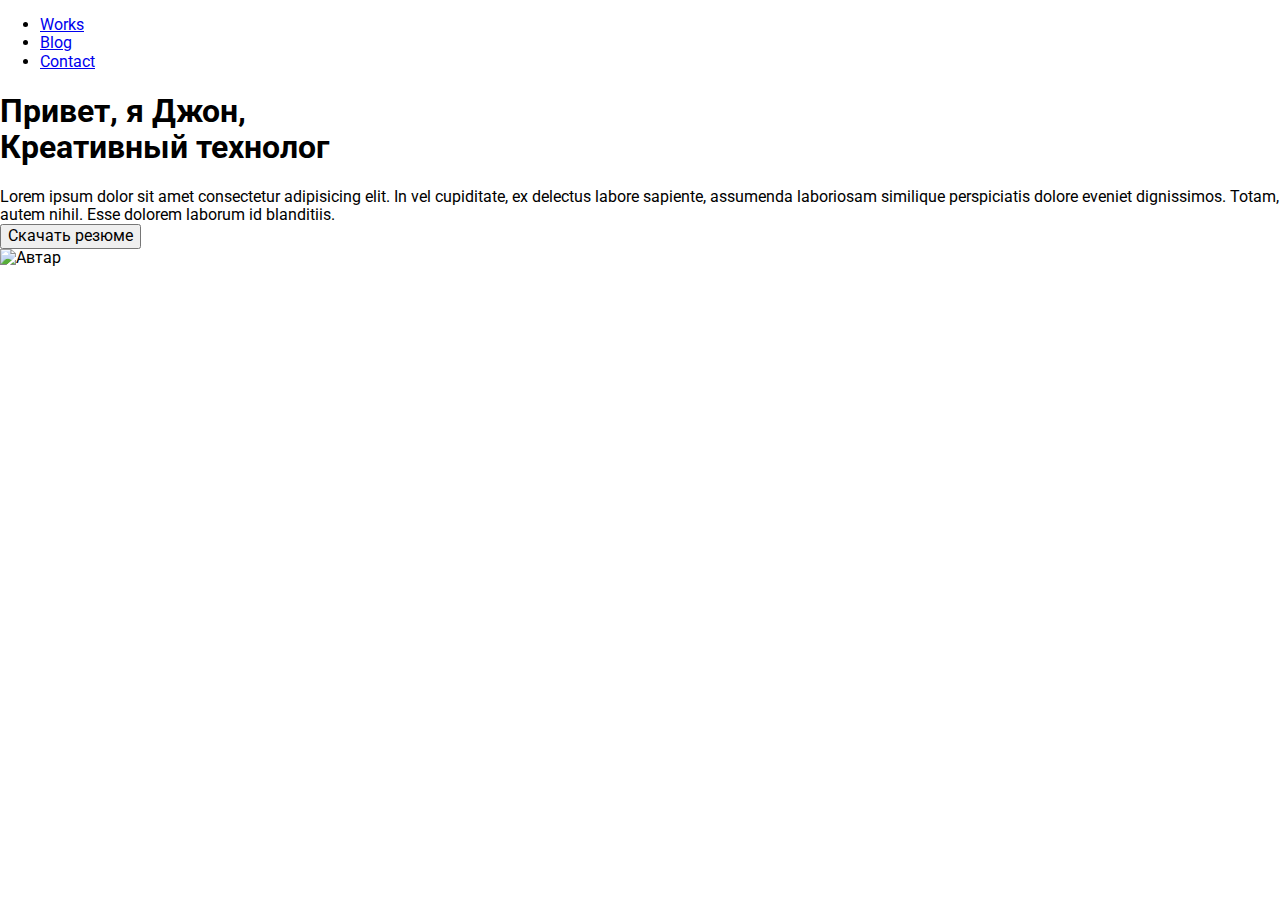
==== index.html @ fc319393 "Загрузка проекта" ====
<!DOCTYPE html>
<html lang="ru">

<head>
    <meta charset="UTF-8">
    <meta http-equiv="X-UA-Compatible" content="IE=edge">
    <meta name="viewport" content="width=device-width, initial-scale=1.0">
    <link rel="preconnect" href="https://fonts.googleapis.com">
    <link rel="preconnect" href="https://fonts.gstatic.com" crossorigin>
    <link href="https://fonts.googleapis.com/css2?family=Roboto:wght@400;500;700;900&display=swap" rel="stylesheet">
    <link rel="stylesheet" href="css/normalize.css">
    <link rel="stylesheet" href="css/style.css">
    <title>Портфолио</title>
</head>

<body>
    <div class="wrapper">
        <header class="header">
            <div class="container header__container">
                <nav class="nav">
                    <ul class="nav__list">
                        <li class="nav__item">
                            <a href="#" class="nav__link">Works</a>
                        </li>
                        <li class="nav__item">
                            <a href="#" class="nav__link">Blog</a>
                        </li>
                        <li class="nav__item">
                            <a href="#" class="nav__link">Contact</a>
                        </li>
                    </ul>
                </nav>
            </div>
        </header>
        <main class="main">
            <section class="about">
                <div class="container">
                    <div class="about__info">
                        <h1 class="title about__title">
                            Привет, я Джон, <br>
                            Креативный технолог
                        </h1>
                        <div class="about__desc">
                            Lorem ipsum dolor sit amet consectetur adipisicing elit. In vel cupiditate, ex delectus
                            labore
                            sapiente, assumenda laboriosam similique perspiciatis dolore eveniet dignissimos. Totam,
                            autem
                            nihil. Esse dolorem laborum id blanditiis.
                        </div>
                        <button class="button download-btn">Скачать резюме</button>
                    </div>
                    <div class="about__avatar">
                        <img src="img/photo.png" alt="Автар" class="about__img">
                    </div>
                </div>
            </section>
        </main>
    </div>
</body>

</html>
---- css/style.css ----
* {
    box-sizing: border-box;
}

body {
    font-family: 'Roboto', sans-serif;
}
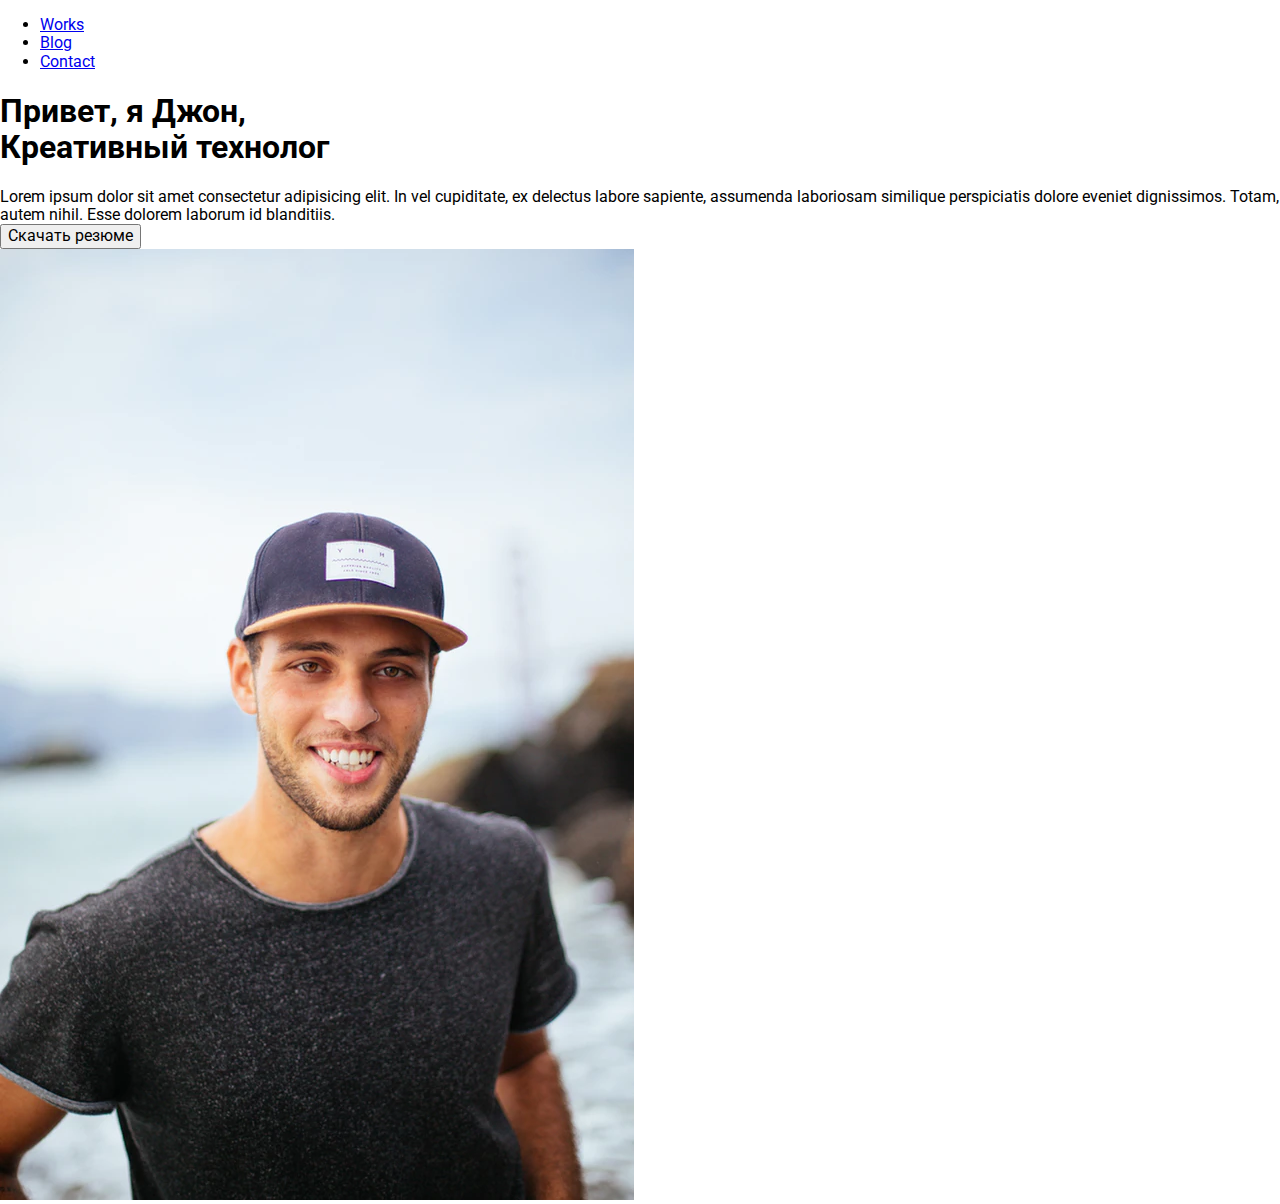
==== commit 465bb940: "Адрес аватарки" ====
--- a/index.html
+++ b/index.html
@@ -50,7 +50,7 @@
                         <button class="button download-btn">Скачать резюме</button>
                     </div>
                     <div class="about__avatar">
-                        <img src="img/photo.png" alt="Автар" class="about__img">
+                        <img src="img/John.png" alt="Автар" class="about__img">
                     </div>
                 </div>
             </section>
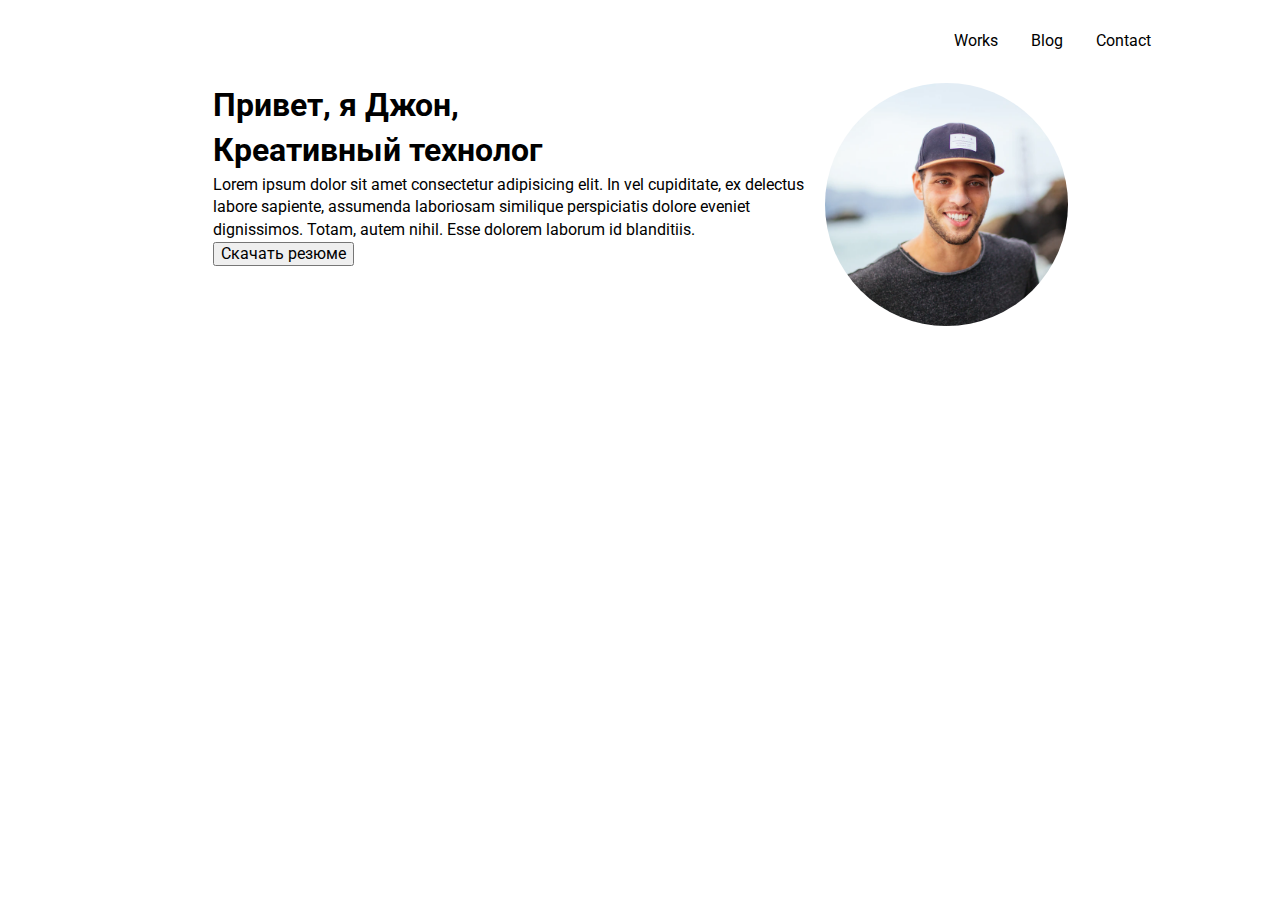
==== commit eae6ef39: "Стилизация секции about" ====
--- a/index.html
+++ b/index.html
@@ -34,7 +34,7 @@
         </header>
         <main class="main">
             <section class="about">
-                <div class="container">
+                <div class="container about__container">
                     <div class="about__info">
                         <h1 class="title about__title">
                             Привет, я Джон, <br>
--- a/css/style.css
+++ b/css/style.css
@@ -2,6 +2,77 @@
     box-sizing: border-box;
 }
 
+html,
+body {
+    margin: 0;
+    padding: 0;
+    height: 100%;
+    width: 100%;
+}
+
 body {
     font-family: 'Roboto', sans-serif;
+    font-size: 16px;
+    line-height: 1.42;
+}
+
+ul,
+li {
+    list-style: none;
+    padding: 0;
+    margin: 0;
+}
+
+a {
+    text-decoration: none;
+    color: #000000;
+}
+
+h1,
+h2,
+h3 {
+    margin: 0;
+}
+
+.container {
+    max-width: 865px;
+    padding: 0 5px;
+    margin: 0 auto;
+}
+
+.header {
+    padding-top: 30px;
+    padding-bottom: 30px;
+}
+
+.header__container {
+    max-width: 1032px;
+    display: flex;
+    justify-content: flex-end;
+}
+
+.nav__list {
+    display: flex;
+}
+
+.nav__item {
+    margin-left: 33px;
+}
+
+.about__container {
+    display: flex;
+}
+
+.about__avatar {
+    width: 243px;
+    height: 243px;
+    border-radius: 50%;
+    overflow: hidden;
+    flex-shrink: 0;
+}
+
+.about__img {
+    width: 100%;
+    height: 100%;
+    object-fit: cover;
 }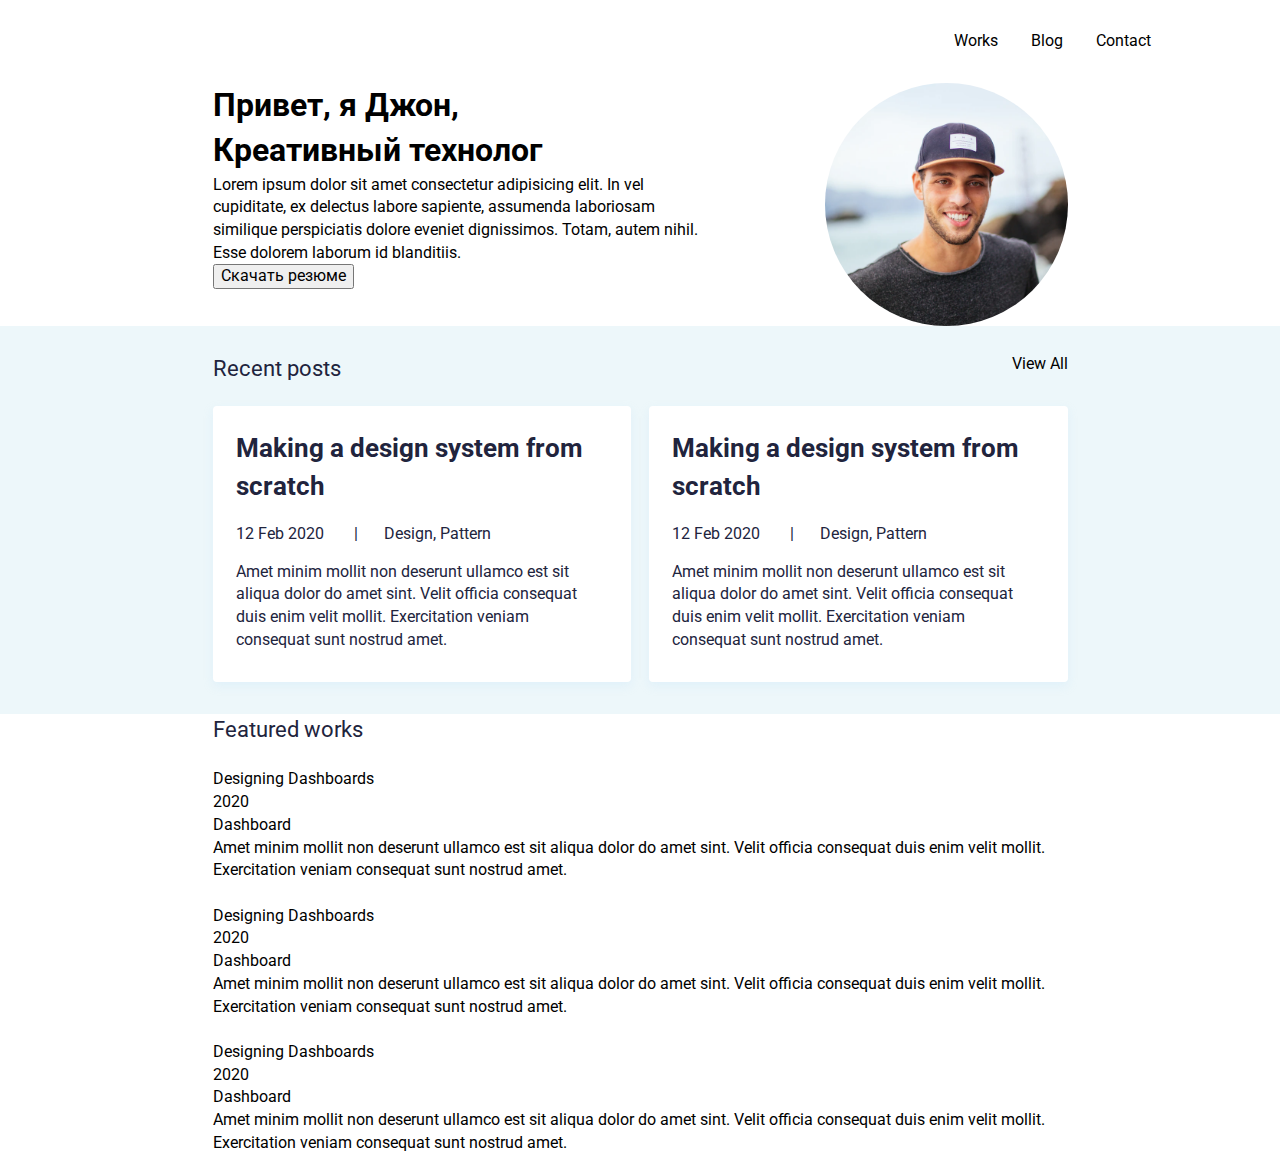
==== commit 79952b2f: "Разметка featured works" ====
--- a/index.html
+++ b/index.html
@@ -54,6 +54,96 @@
                     </div>
                 </div>
             </section>
+            <section class="recent-posts">
+                <div class="container">
+                    <div class="recent-posts__top">
+                        <div class="title-category recent-posts__title">Recent posts</div>
+                        <a href="#" class="recent-posts__link">View All</a>
+                    </div>
+                    <div class="recent-posts__articles">
+                        <article class="recent-posts__article">
+                            <div class="recent-posts__subtitle">
+                                Making a design system from scratch
+                            </div>
+                            <div class="recent-posts__info">
+                                12 Feb 2020 <span class="recent-post__separator">|</span>Design, Pattern
+                            </div>
+                            <div class="recent-posts__text">Amet minim mollit non deserunt ullamco est sit aliqua dolor
+                                do amet sint. Velit officia consequat duis enim velit mollit. Exercitation veniam
+                                consequat sunt nostrud amet.</div>
+                        </article>
+                        <article class="recent-posts__article">
+                            <div class="recent-posts__subtitle">
+                                Making a design system from scratch
+                            </div>
+                            <div class="recent-posts__info">
+                                12 Feb 2020 <span class="recent-post__separator">|</span>Design, Pattern
+                            </div>
+                            <div class="recent-posts__text">Amet minim mollit non deserunt ullamco est sit aliqua dolor
+                                do amet sint. Velit officia consequat duis enim velit mollit. Exercitation veniam
+                                consequat sunt nostrud amet.</div>
+                        </article>
+                    </div>
+                </div>
+            </section>
+            <section class="featured">
+                <div class="container">
+                    <div class="title-category">Featured works</div>
+                    <div class="featured__works">
+                        <article class="work">
+                            <div class="work__img-wrap">
+                                <img src="" alt="" class="work__img">
+                            </div>
+                            <div class="work__info">
+                                <div class="work__title">Designing Dashboards</div>
+                                <div class="work__date-block">
+                                    <div class="work__date">2020</div>
+                                    <div class="work__category">Dashboard</div>
+                                </div>
+                                <div class="work__text">
+                                    Amet minim mollit non deserunt ullamco est sit aliqua dolor do amet sint. Velit
+                                    officia consequat duis enim velit mollit. Exercitation veniam consequat sunt nostrud
+                                    amet.
+                                </div>
+                            </div>
+                        </article>
+                        <article class="work">
+                            <div class="work__img-wrap">
+                                <img src="" alt="" class="work__img">
+                            </div>
+                            <div class="work__info">
+                                <div class="work__title">Designing Dashboards</div>
+                                <div class="work__date-block">
+                                    <div class="work__date">2020</div>
+                                    <div class="work__category">Dashboard</div>
+                                </div>
+                                <div class="work__text">
+                                    Amet minim mollit non deserunt ullamco est sit aliqua dolor do amet sint. Velit
+                                    officia consequat duis enim velit mollit. Exercitation veniam consequat sunt nostrud
+                                    amet.
+                                </div>
+                            </div>
+                        </article>
+                        <article class="work">
+                            <div class="work__img-wrap">
+                                <img src="" alt="" class="work__img">
+                            </div>
+                            <div class="work__info">
+                                <div class="work__title">Designing Dashboards</div>
+                                <div class="work__date-block">
+                                    <div class="work__date">2020</div>
+                                    <div class="work__category">Dashboard</div>
+                                </div>
+                                <div class="work__text">
+                                    Amet minim mollit non deserunt ullamco est sit aliqua dolor do amet sint. Velit
+                                    officia consequat duis enim velit mollit. Exercitation veniam consequat sunt nostrud
+                                    amet.
+                                </div>
+                            </div>
+                        </article>
+                    </div>
+                </div>
+            </section>
         </main>
     </div>
 </body>
--- a/css/style.css
+++ b/css/style.css
@@ -34,6 +34,10 @@
     margin: 0;
 }
 
+.wrapper {
+    min-height: 100%;
+}
+
 .container {
     max-width: 865px;
     padding: 0 5px;
@@ -63,6 +67,10 @@
     display: flex;
 }
 
+.about__info {
+    padding-right: 13%;
+}
+
 .about__avatar {
     width: 243px;
     height: 243px;
@@ -75,4 +83,53 @@
     width: 100%;
     height: 100%;
     object-fit: cover;
+}
+
+.title-category {
+    font-size: 22px;
+    color: #21243D;
+}
+
+.recent-posts {
+    background-color: #EDF7FA;
+    padding: 27px 0px 32px;
+}
+
+.recent-posts__top {
+    display: flex;
+    justify-content: space-between;
+    margin-bottom: 22px;
+}
+
+.recent-posts__articles {
+    display: flex;
+}
+
+.recent-posts__article {
+    background: #FFFFFF;
+    box-shadow: 0px 4px 10px rgba(187, 225, 250, 0.25);
+    border-radius: 4px;
+    margin-right: 2%;
+    padding: 24px 27px 31px 23px;
+    color: #21243D;
+}
+
+.recent-posts__article:last-child {
+    margin-right: 0;
+}
+
+.recent-posts__subtitle {
+    font-style: normal;
+    font-weight: bold;
+    font-size: 26px;
+    line-height: 1.46;
+    margin-bottom: 17px;
+}
+
+.recent-posts__info {
+    margin-bottom: 15px;
+}
+
+.recent-post__separator {
+    margin: 0px 26px;
 }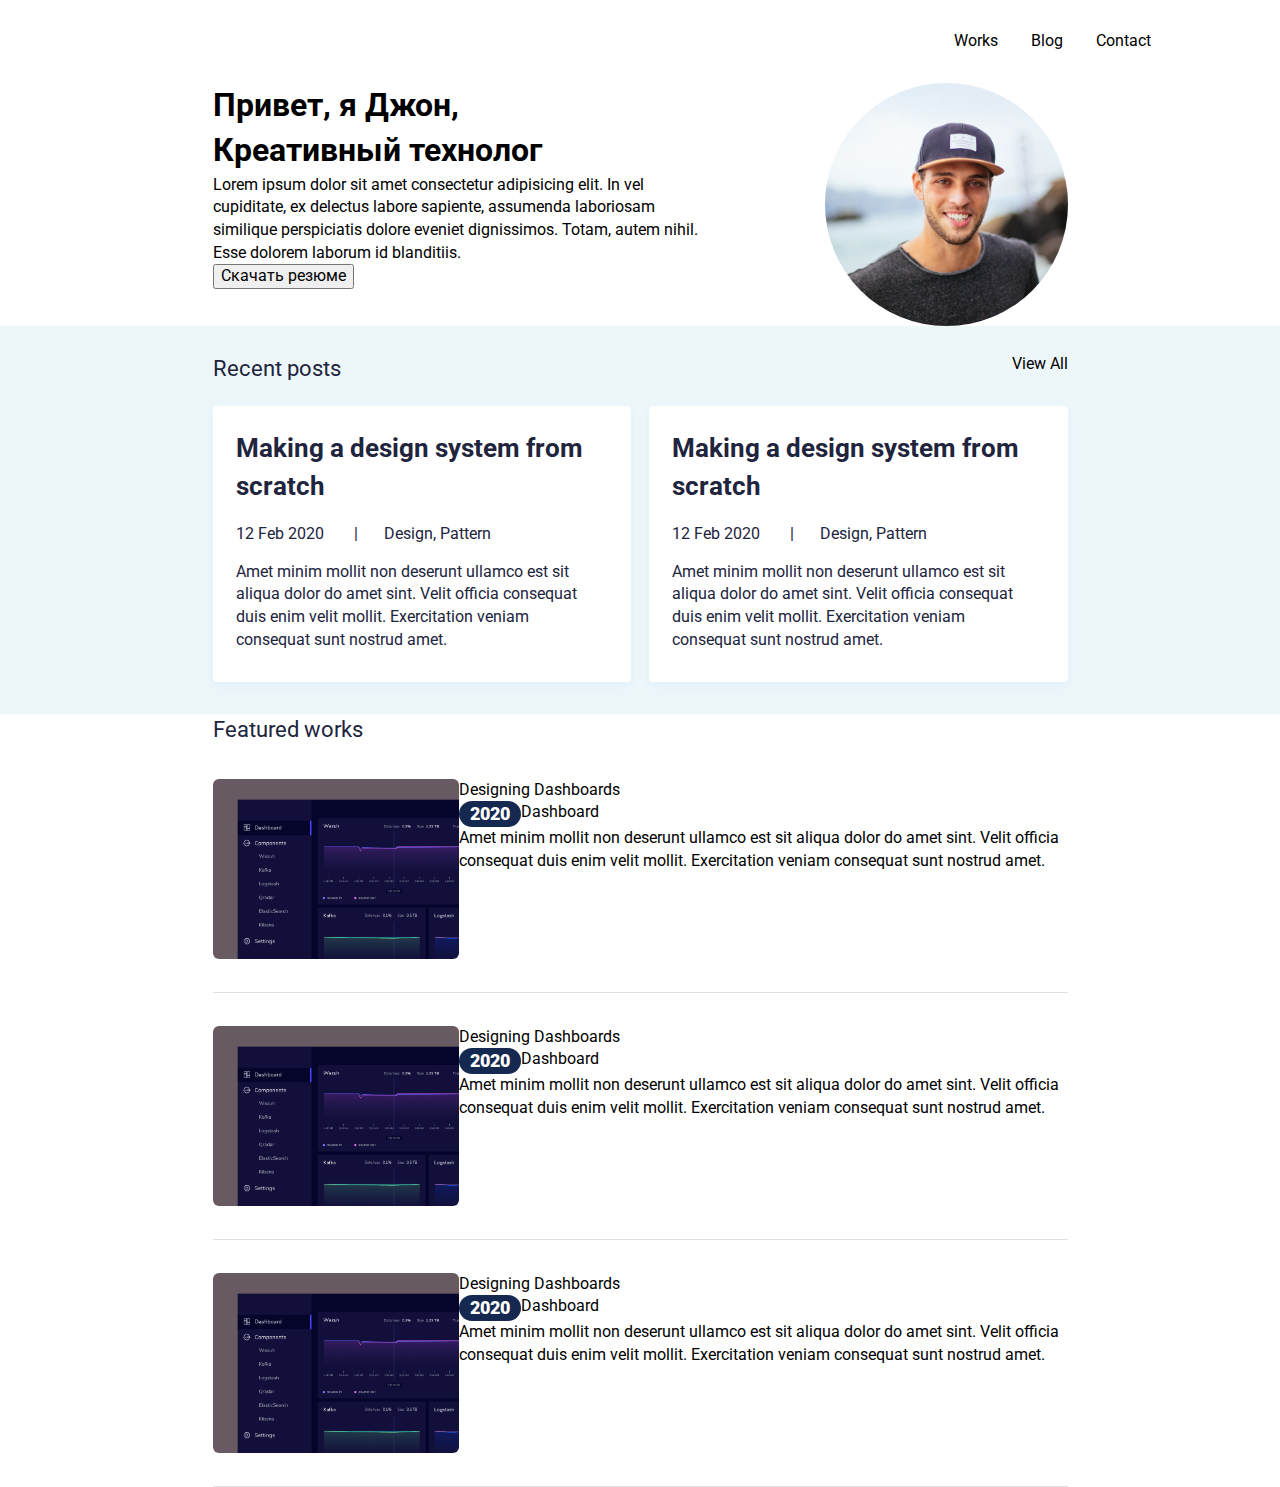
==== commit ae29b960: "Стилизация избранные работы Адаптив" ====
--- a/index.html
+++ b/index.html
@@ -30,6 +30,9 @@
                         </li>
                     </ul>
                 </nav>
+                <div class="header-burger">
+                    <div class="header-burger__el"></div>
+                </div>
             </div>
         </header>
         <main class="main">
@@ -87,12 +90,12 @@
                 </div>
             </section>
             <section class="featured">
-                <div class="container">
+                <div class="container featured__container">
                     <div class="title-category">Featured works</div>
                     <div class="featured__works">
                         <article class="work">
                             <div class="work__img-wrap">
-                                <img src="" alt="" class="work__img">
+                                <img src="img/works/dashboard.png" alt="" class="work__img">
                             </div>
                             <div class="work__info">
                                 <div class="work__title">Designing Dashboards</div>
@@ -109,7 +112,7 @@
                         </article>
                         <article class="work">
                             <div class="work__img-wrap">
-                                <img src="" alt="" class="work__img">
+                                <img src="img/works/dashboard.png" alt="" class="work__img">
                             </div>
                             <div class="work__info">
                                 <div class="work__title">Designing Dashboards</div>
@@ -126,7 +129,7 @@
                         </article>
                         <article class="work">
                             <div class="work__img-wrap">
-                                <img src="" alt="" class="work__img">
+                                <img src="img/works/dashboard.png" alt="" class="work__img">
                             </div>
                             <div class="work__info">
                                 <div class="work__title">Designing Dashboards</div>
--- a/css/style.css
+++ b/css/style.css
@@ -36,6 +36,7 @@
 
 .wrapper {
     min-height: 100%;
+    overflow: hidden;
 }
 
 .container {
@@ -61,6 +62,52 @@
 
 .nav__item {
     margin-left: 33px;
+}
+
+.header-burger {
+    width: 30px;
+    height: 20px;
+    display: none;
+    align-items: center;
+    margin-right: 18px;
+}
+
+.header-burger__el {
+    height: 2px;
+    width: 100%;
+    background-color: #21243D;
+    position: relative;
+}
+
+.header-burger__el::before,
+.header-burger__el::after {
+    content: "";
+    height: 2px;
+    width: 100%;
+    background-color: #21243D;
+    position: absolute;
+}
+
+.header-burger__el::before {
+    top: -9px;
+}
+
+.header-burger__el::after {
+    bottom: -9px;
+}
+
+@media (max-width: 480px) {
+    .header {
+        padding-top: 20px;
+    }
+
+    .nav {
+        display: none;
+    }
+
+    .header-burger {
+        display: flex;
+    }
 }
 
 .about__container {
@@ -88,6 +135,23 @@
 .title-category {
     font-size: 22px;
     color: #21243D;
+}
+
+@media (max-width: 480px) {
+    .about__container {
+        flex-direction: column-reverse;
+        align-items: center;
+        text-align: center;
+    }
+
+    .about__info {
+        padding: 0px 19px;
+    }
+
+    .about__avatar {
+        width: 170px;
+        height: 170px;
+    }
 }
 
 .recent-posts {
@@ -132,4 +196,90 @@
 
 .recent-post__separator {
     margin: 0px 26px;
+}
+
+@media (max-width: 480px) {
+    .recent-posts__title {
+        font-size: 18px;
+    }
+
+    .recent-posts__top {
+        justify-content: center;
+        margin-bottom: 18px;
+    }
+
+    .recent-posts__link {
+        display: none;
+    }
+
+    .recent-posts__articles {
+        flex-direction: column;
+        padding-right: 5px;
+        padding-left: 5px;
+    }
+
+    .recent-posts__article {
+        margin-right: 0;
+        padding: 15px 20px 22px;
+        margin-bottom: 17px;
+    }
+}
+
+.work {
+    display: flex;
+    padding: 33px 0px;
+    border-bottom: 1px solid #E0E0E0;
+}
+
+.work__img-wrap {
+    max-width: 246px;
+    max-height: 180px;
+    overflow: hidden;
+    flex-shrink: 0;
+    border-radius: 6px;
+}
+
+.work__img {
+    height: 100%;
+    width: 100%;
+    object-fit: cover;
+}
+
+.work__date-block {
+    display: flex;
+}
+
+.work__date {
+    background: #142850;
+    border-radius: 16px;
+    color: #FFFFFF;
+    min-height: 25px;
+    min-width: 62px;
+    display: flex;
+    justify-content: center;
+    align-items: center;
+    font-size: 18px;
+    font-weight: 900;
+}
+
+@media (max-width: 480px) {
+    .featured__works {
+        display: flex;
+        width: 95%;
+        overflow: auto;
+    }
+
+    .work {
+        flex-direction: column;
+        flex: 0 0 100%;
+        margin-right: 2.5%;
+    }
+
+    .work__img-wrap {
+        max-width: 100%;
+        max-height: 230px;
+        overflow: hidden;
+        flex-shrink: 0;
+        border-radius: 6px;
+    }
 }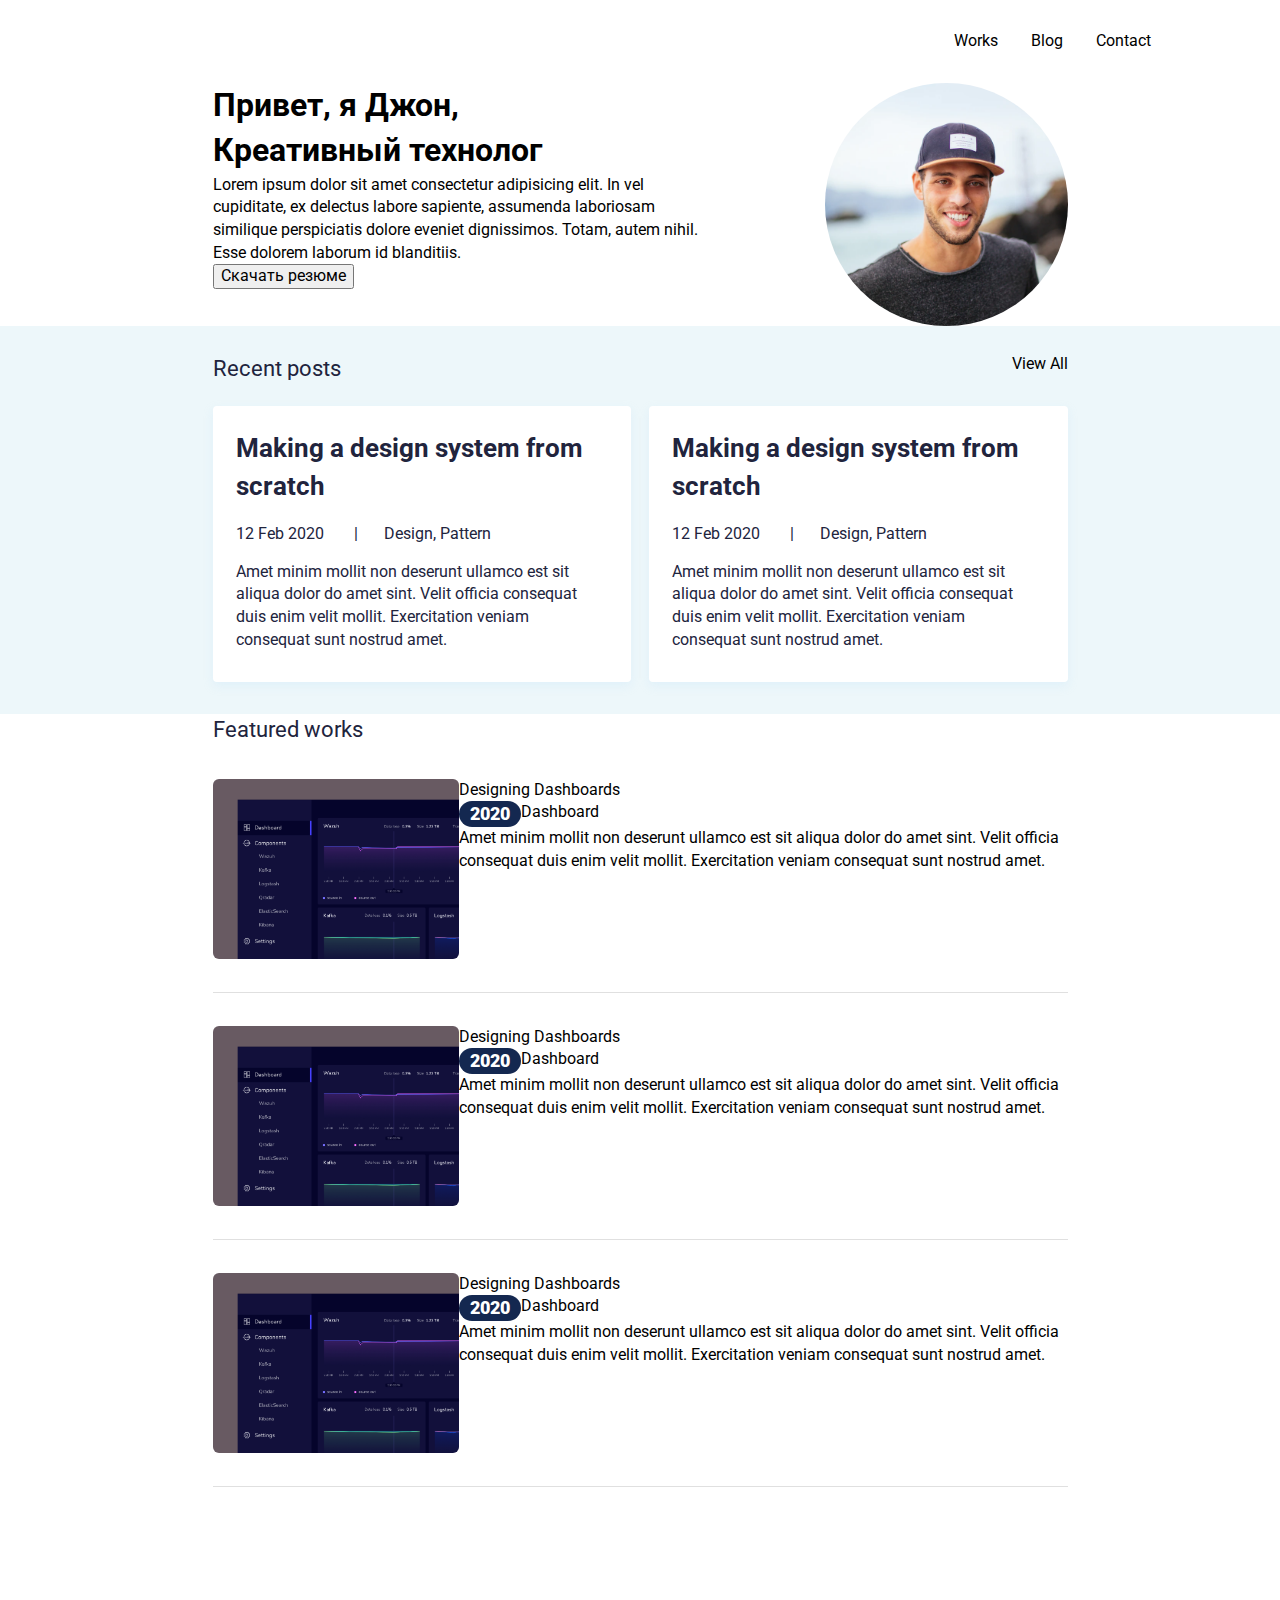
==== commit 5e3b3b26: "Footer. Страница "Блог"" ====
--- a/index.html
+++ b/index.html
@@ -23,10 +23,10 @@
                             <a href="#" class="nav__link">Works</a>
                         </li>
                         <li class="nav__item">
-                            <a href="#" class="nav__link">Blog</a>
+                            <a href="blog.html" class="nav__link">Blog</a>
                         </li>
                         <li class="nav__item">
-                            <a href="#" class="nav__link">Contact</a>
+                            <a href="index.html" class="nav__link">Contact</a>
                         </li>
                     </ul>
                 </nav>
@@ -148,6 +148,24 @@
                 </div>
             </section>
         </main>
+        <footer class="container footer">
+            <div class="footer__content">
+                <ul class="footer__social-list">
+                    <li class="footer__social-item">
+                        <a href="" class="footer__social-link footer__social-link--fb">fb</a>
+                    </li>
+                    <li class="footer__social-item">
+                        <a href="" class="footer__social-link footer__social-link--insta">insta</a>
+                    </li>
+                    <li class="footer__social-item">
+                        <a href="" class="footer__social-link footer__social-link--tw">tw</a>
+                    </li>
+                    <li class="footer__social-item">
+                        <a href="" class="footer__social-link footer__social-link--in">in</a>
+                    </li>
+                </ul>
+            </div>
+        </footer>
     </div>
 </body>
 
--- a/css/style.css
+++ b/css/style.css
@@ -265,21 +265,70 @@
 @media (max-width: 480px) {
     .featured__works {
         display: flex;
-        width: 95%;
+        width: 100%;
         overflow: auto;
     }
 
     .work {
         flex-direction: column;
         flex: 0 0 100%;
-        margin-right: 2.5%;
+        padding-left: 13px;
+        padding-right: 13px;
+    }
+
+    .work:last-child {
+        margin-right: 0;
     }
 
     .work__img-wrap {
         max-width: 100%;
         max-height: 230px;
-        overflow: hidden;
-        flex-shrink: 0;
-        border-radius: 6px;
-    }
+    }
+}
+
+.footer {
+    padding: 51px 0px;
+    display: flex;
+    flex-direction: column;
+    justify-content: center;
+    align-items: center;
+}
+
+.footer__social-list {
+    display: flex;
+}
+
+.footer__social-item {
+    margin-right: 35px;
+    width: 30px;
+    height: 30px;
+}
+
+.footer__social-item:last-child {
+    margin-right: 0;
+}
+
+.footer__social-link {
+    display: block;
+    background-repeat: no-repeat;
+    background-size: contain;
+    font-size: 0px;
+    height: 100%;
+    width: 100%;
+}
+
+.footer__social-link--fb {
+    background-image: url(../img/icons/fb.png);
+}
+
+.footer__social-link--insta {
+    background-image: url(../img/icons/insta.png);
+}
+
+.footer__social-link--tw {
+    background-image: url(../img/icons/twitter.png);
+}
+
+.footer__social-link--in {
+    background-image: url(../img/icons/Linkedin.png);
 }